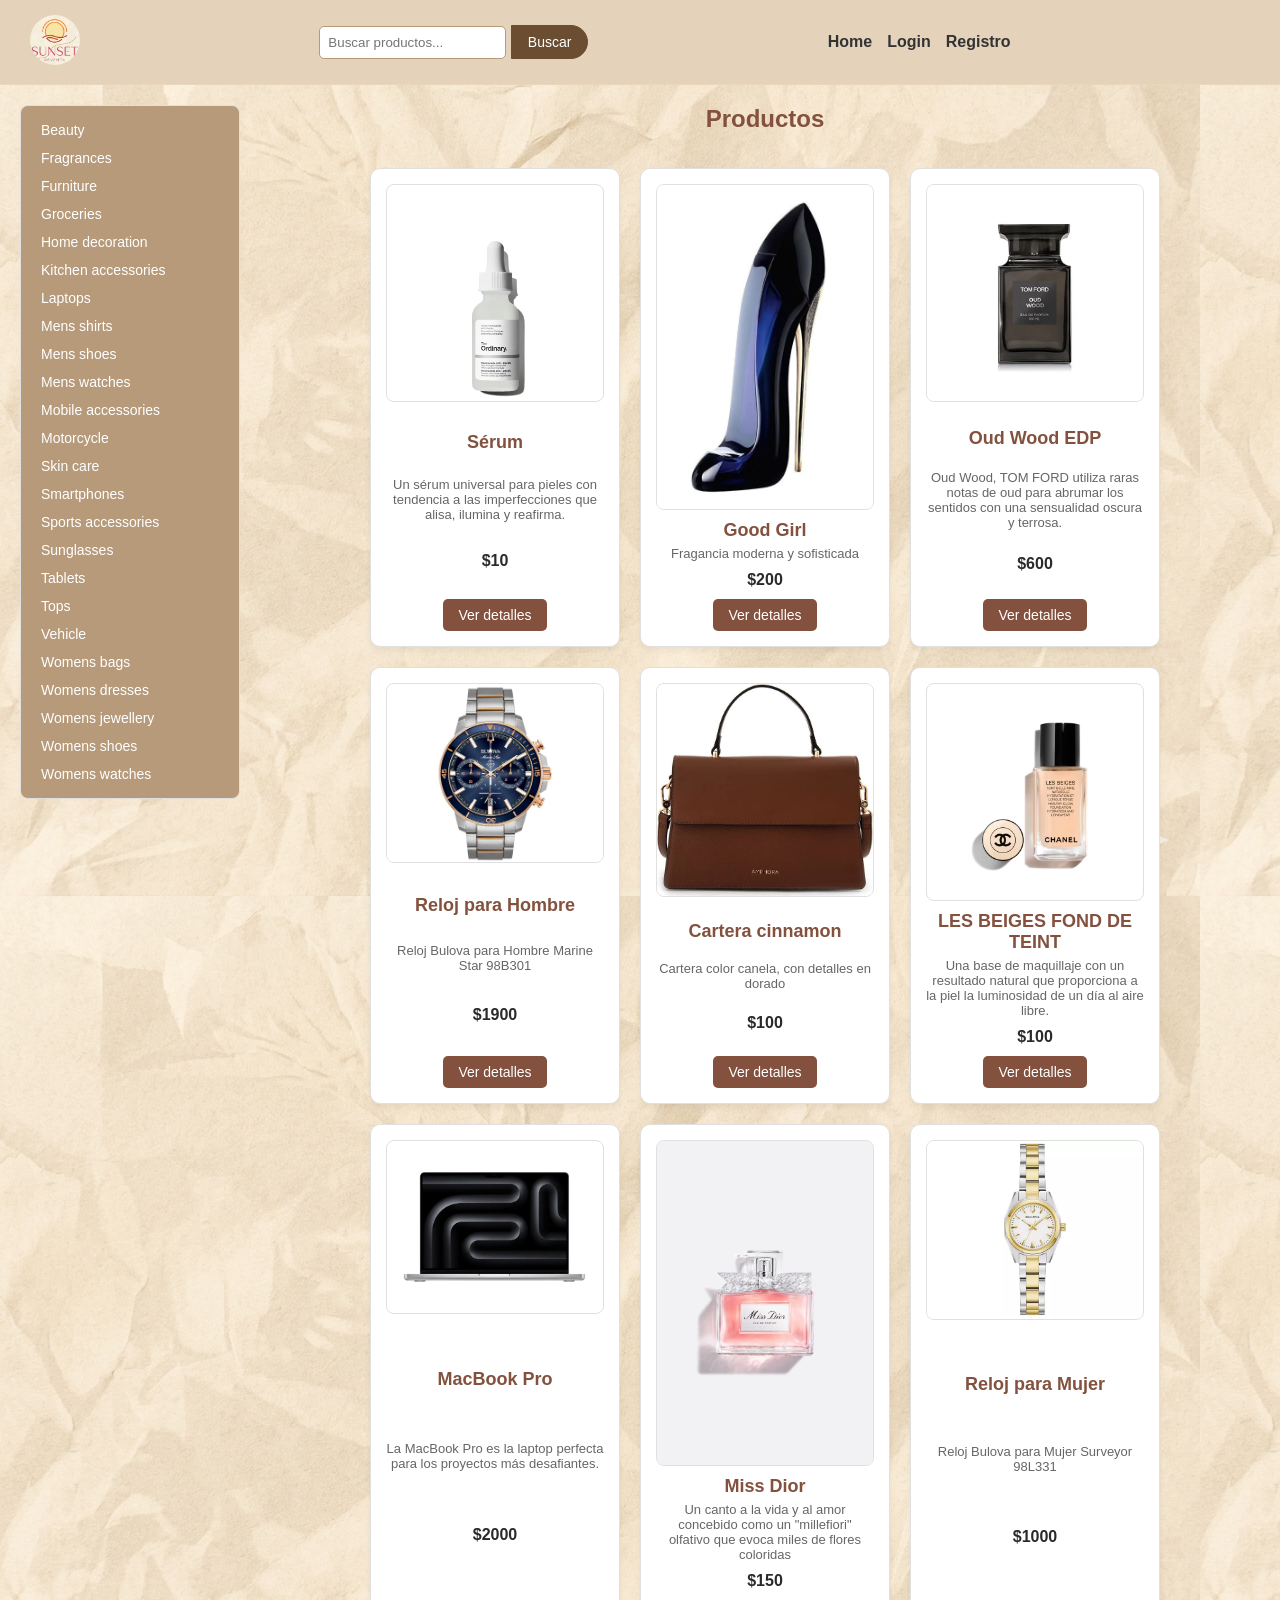
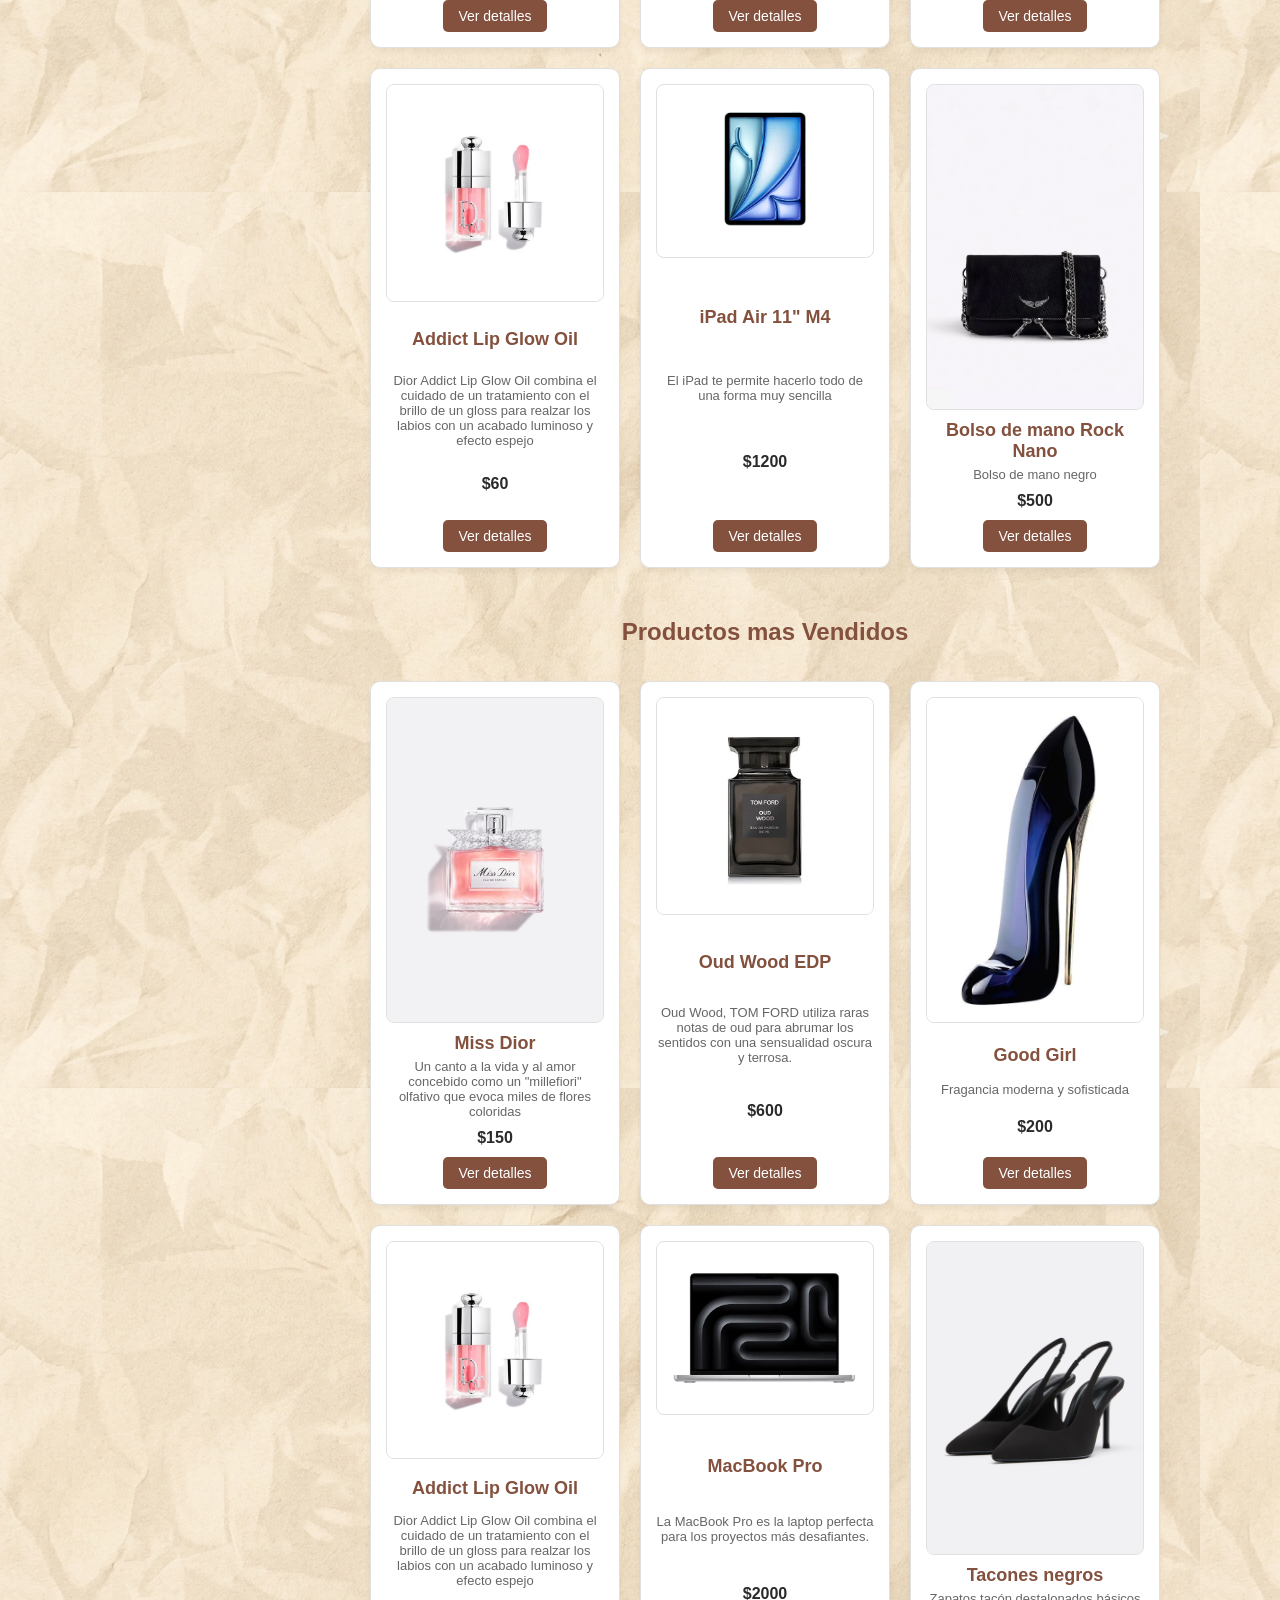
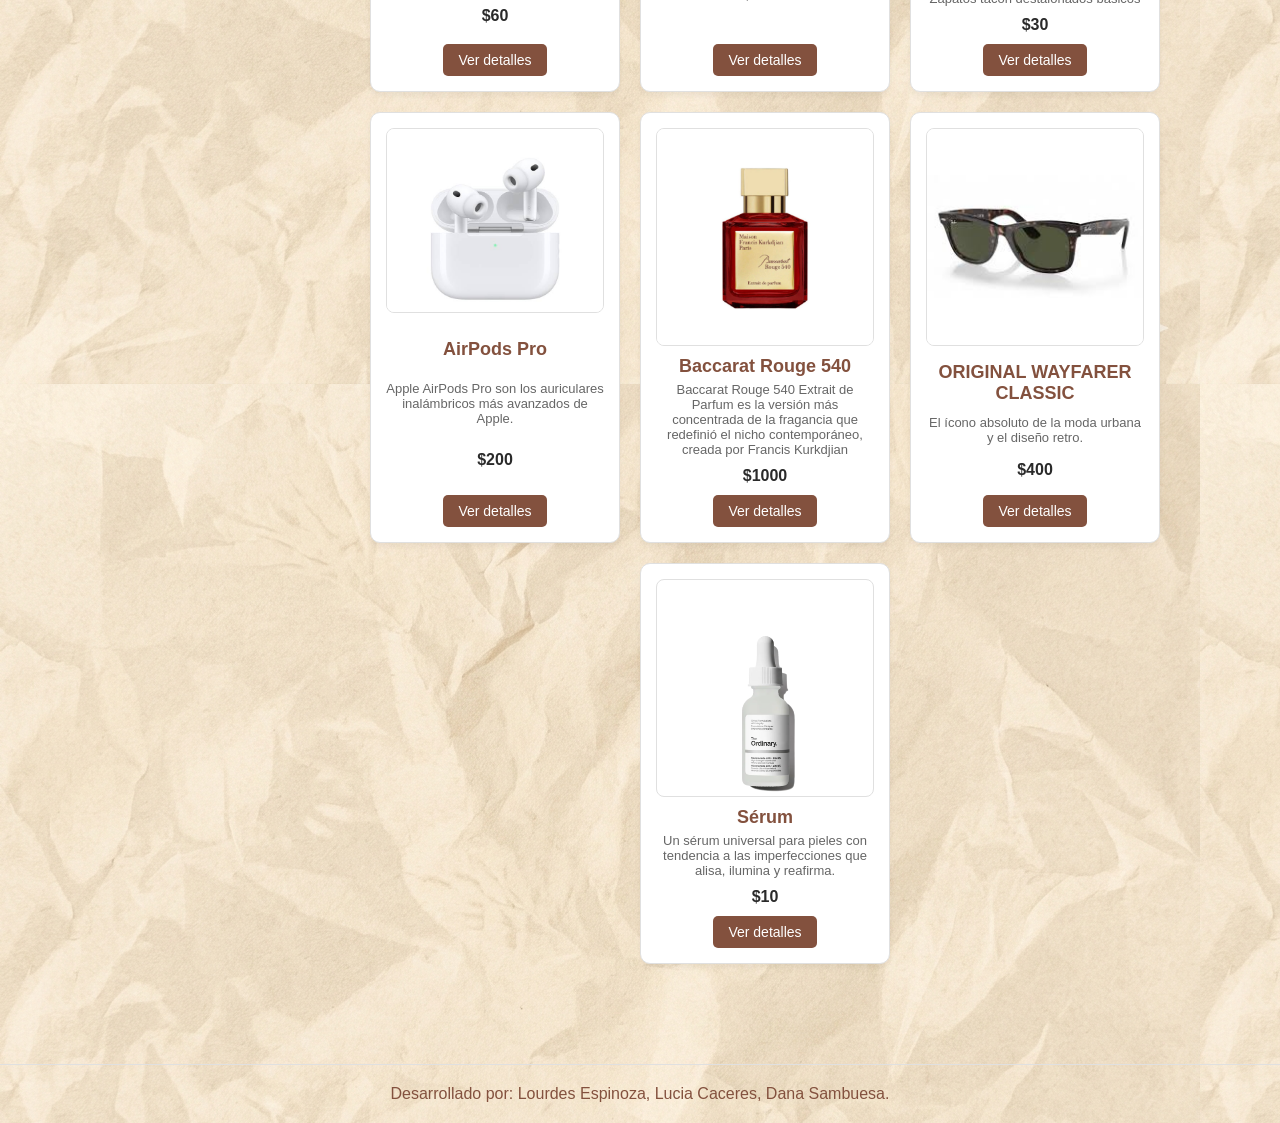
==== index.html @ aae1ac00 "vinculacion de saludo.js con los html y fetch para cambio de titulos en categorias" ====
<!DOCTYPE html>
<html lang="es">
<head>
  <meta charset="UTF-8">
  <meta name="viewport" content="width=device-width, initial-scale=1.0">
  <title>Catálogo de Productos</title>
  <link rel="stylesheet" href="./css/style.css">
</head>
<body>
  
  <header class="header-principal">
    <a href="./index.html"><img src="./img/Gemini_Generated_Image_3ru7yn3ru7yn3ru7.png" alt="Logo de la tienda"></a>
<form action="./search-results.html" method="GET">
<input type="text" name="busqueda" class="input-buscar" placeholder="Buscar productos...">
<button type="submit">Buscar</button>
</form>
    <div>
        <ul>
        <li><a href="./index.html">Home</a></li>
        <li class="menu-login"><a href="./login.html">Login</a></li>
        <li class="menu-registro"><a href="./register.html">Registro</a></li>
      </ul>
    </div>
    <p class="saludo"></p>
    <button type="button" class="cerrar-sesión">Cerrar sesión</button>

  </header>

  <div class="div-principal">
   
    <aside class="menu-categorias">
      <nav>
      <ul>
        <li><a href="./category.html">Beauty</a></li>
        <li><a href="./category.html">Fragrances</a></li>
        <li><a href="./category.html">Furniture</a></li>
        <li><a href="./category.html">Groceries</a></li>
        <li><a href="./category.html">Home decoration</a></li>
        <li><a href="./category.html">Kitchen accessories</a></li>
        <li><a href="./category.html">Laptops</a></li>
        <li><a href="./category.html">Mens shirts</a></li>
        <li><a href="./category.html">Mens shoes</a></li>
        <li><a href="./category.html">Mens watches</a></li>
        <li><a href="./category.html">Mobile accessories</a></li>
        <li><a href="./category.html">Motorcycle</a></li>
        <li><a href="./category.html">Skin care</a></li>
        <li><a href="./category.html">Smartphones</a></li>
        <li><a href="./category.html">Sports accessories</a></li>
        <li><a href="./category.html">Sunglasses</a></li>
        <li><a href="./category.html">Tablets</a></li>
        <li><a href="./category.html">Tops</a></li>
        <li><a href="./category.html">Vehicle</a></li>
        <li><a href="./category.html">Womens bags</a></li>
        <li><a href="./category.html">Womens dresses</a></li>
        <li><a href="./category.html">Womens jewellery</a></li>
        <li><a href="./category.html">Womens shoes</a></li>
        <li><a href="./category.html">Womens watches</a></li>
      </ul>
      </nav>
    </aside>

    <main class="contenido-principal">
     <section class="secction-productos">
      <h2>Productos</h2>

      <div class="Grilla-productos">

      <article class="Card-productos">
        <img src="img/sérum.webp" alt="serum">
        <h3>Sérum</h3>
        <p class="Descripcion">Un sérum universal para pieles con tendencia a las imperfecciones que alisa, ilumina y reafirma. </p>
        <p class="Precio">$10</p>
        <a href="./product.html" class="detalles">Ver detalles</a>
      </article>

      <article class="Card-productos">
        <img src="img/good girl CH.webp" alt="carolina H">
        <h3>Good Girl</h3>
        <p class="Descripcion">Fragancia moderna y sofisticada</p>
        <p class="Precio">$200</p>
        <a href="./product.html" class="detalles">Ver detalles</a>
      </article>

      <article class="Card-productos">
        <img src="./img/tom ford.webp" alt="tom ford">
        <h3>Oud Wood EDP</h3>
        <p class="Descripcion">Oud Wood, TOM FORD utiliza raras notas de oud para abrumar los sentidos con una sensualidad oscura y terrosa.</p>
        <p class="Precio">$600</p>
        <a href="./product.html" class="detalles">Ver detalles</a>
      </article>

      <article class="Card-productos">
        <img src="./img/reloj hombre.webp" alt="reloj">
        <h3>Reloj para Hombre </h3>
        <p class="Descripcion">Reloj Bulova para Hombre Marine Star 98B301</p>
        <p class="Precio">$1900</p>
        <a href="./product.html" class="detalles">Ver detalles</a>
      </article>

      <article class="Card-productos">
        <img src="./img/Cartera.webp" alt="cartera">
        <h3>Cartera cinnamon</h3>
        <p class="Descripcion">Cartera color canela, con detalles en dorado</p>
        <p class="Precio">$100</p>
        <a href="./product.html" class="detalles">Ver detalles</a>
      </article>

      <article class="Card-productos">
        <img src="./img/base chanel.avif" alt="base">
        <h3>LES BEIGES FOND DE TEINT</h3>
        <p class="Descripcion">Una base de maquillaje con un resultado natural que proporciona a la piel la luminosidad de un día al aire libre.</p>
        <p class="Precio">$100</p>
        <a href="./product.html" class="detalles">Ver detalles</a>
      </article>

      <article class="Card-productos">
        <img src="./img/mac.webp" alt="computadora">
        <h3>MacBook Pro </h3>
        <p class="Descripcion">La MacBook Pro es la laptop perfecta para los proyectos más desafiantes.</p>
        <p class="Precio">$2000</p>
        <a href="./product.html" class="detalles">Ver detalles</a>
      </article>

      <article class="Card-productos">
        <img src="./img/miss dior.webp" alt="dior">
        <h3>Miss Dior</h3>
        <p class="Descripcion">Un canto a la vida y al amor concebido como un "millefiori" olfativo que evoca miles de flores coloridas </p>
        <p class="Precio">$150</p>
        <a href="./product.html" class="detalles">Ver detalles</a>
      </article>

      <article class="Card-productos">
        <img src="./img/reloj mujer.webp" alt="reloj m">
        <h3>Reloj para Mujer</h3>
        <p class="Descripcion">Reloj Bulova para Mujer Surveyor 98L331</p>
        <p class="Precio">$1000</p>
        <a href="./product.html" class="detalles">Ver detalles</a>
      </article>

      <article class="Card-productos">
        <img src="./img/oli dior.webp" alt="lip dior">
        <h3>Addict Lip Glow Oil</h3>
        <p class="Descripcion">Dior Addict Lip Glow Oil combina el cuidado de un tratamiento con el brillo de un gloss para realzar los labios con un acabado luminoso y efecto espejo</p>
        <p class="Precio">$60</p>
        <a href="./product.html" class="detalles">Ver detalles</a>
      </article>

      <article class="Card-productos">
        <img src="./img/ipad.webp" alt="ipad">
        <h3>iPad Air 11" M4</h3>
        <p class="Descripcion">El iPad te permite hacerlo todo de una forma muy sencilla</p>
        <p class="Precio">$1200</p>
        <a href="./product.html" class="detalles">Ver detalles</a>
      </article>

      <article class="Card-productos">
        <img src="./img/cartera zadig.webp" alt="zadig">
        <h3>Bolso de mano Rock Nano </h3>
        <p class="Descripcion">Bolso de mano negro</p>
        <p class="Precio">$500</p>
        <a href="./product.html" class="detalles">Ver detalles</a>
      </article>
      </div>
     </section>

     <section class="secction-productos">
      <h2>Productos mas Vendidos</h2>
      <div class="Grilla-productos">

         <article class="Card-productos">
        <img src="./img/miss dior.webp" alt="mis dior ">
        <h3>Miss Dior</h3>
        <p class="Descripcion">Un canto a la vida y al amor concebido como un "millefiori" olfativo que evoca miles de flores coloridas </p>
        <p class="Precio">$150</p>
        <a href="./product.html" class="detalles">Ver detalles</a>
        </article>

        <article class="Card-productos">
        <img src="./img/tom ford.webp" alt="T F">
        <h3>Oud Wood EDP</h3>
        <p class="Descripcion">Oud Wood, TOM FORD utiliza raras notas de oud para abrumar los sentidos con una sensualidad oscura y terrosa.</p>
        <p class="Precio">$600</p>
        <a href="./product.html" class="detalles">Ver detalles</a>
      </article>

      <article class="Card-productos">
        <img src="./img/good girl CH.webp" alt="CH">
        <h3>Good Girl</h3>
        <p class="Descripcion">Fragancia moderna y sofisticada</p>
        <p class="Precio">$200</p>
        <a href="./product.html" class="detalles">Ver detalles</a>
      </article>

       <article class="Card-productos">
        <img src="./img/oli dior.webp" alt="l dior">
        <h3>Addict Lip Glow Oil</h3>
        <p class="Descripcion">Dior Addict Lip Glow Oil combina el cuidado de un tratamiento con el brillo de un gloss para realzar los labios con un acabado luminoso y efecto espejo</p>
        <p class="Precio">$60</p>
        <a href="./product.html" class="detalles">Ver detalles</a>
      </article>


      <article class="Card-productos">
        <img src="./img/mac.webp" alt="mac">
        <h3>MacBook Pro </h3>
        <p class="Descripcion">La MacBook Pro es la laptop perfecta para los proyectos más desafiantes.</p>
        <p class="Precio">$2000</p>
        <a href="./product.html" class="detalles">Ver detalles</a>
      </article>

     

      
      <article class="Card-productos">
        <img src="./img/tacones.jpg" alt="tacones">
        <h3> Tacones negros</h3>
        <p class="Descripcion">Zapatos tacón destalonados básicos</p>
        <p class="Precio">$30</p>
        <a href="./product.html" class="detalles">Ver detalles</a>
      </article>

      
      <article class="Card-productos">
        <img src="./img/air pods.jpg" alt="airpods">
        <h3> AirPods Pro</h3>
        <p class="Descripcion">Apple AirPods Pro son los auriculares inalámbricos más avanzados de Apple.</p>
        <p class="Precio">$200</p>
        <a href="./product.html" class="detalles">Ver detalles</a>
      </article>

      
      <article class="Card-productos">
        <img src="./img/perfume tini.webp" alt="baccarat">
        <h3>Baccarat Rouge 540</h3>
        <p class="Descripcion">Baccarat Rouge 540 Extrait de Parfum es la versión más concentrada de la fragancia que redefinió el nicho contemporáneo, creada por Francis Kurkdjian </p>
        <p class="Precio">$1000</p>
        <a href="./product.html" class="detalles">Ver detalles</a>
      </article>

      
      <article class="Card-productos">
        <img src="./img/lentes.jpg" alt="lentes">
        <h3> ORIGINAL WAYFARER CLASSIC</h3>
        <p class="Descripcion">El ícono absoluto de la moda urbana y el diseño retro.</p>
        <p class="Precio">$400</p>
        <a href="./product.html" class="detalles">Ver detalles</a>
      </article>

      
      <article class="Card-productos">
        <img src="./img/sérum.webp" alt="skincare">
        <h3>Sérum</h3>
        <p class="Descripcion">Un sérum universal para pieles con tendencia a las imperfecciones que alisa, ilumina y reafirma. </p>
        <p class="Precio">$10</p>
        <a href="./product.html" class="detalles">Ver detalles</a>
      </article>

      </article>
      </div>
     </section>
    </main>
  </div>

  <footer>
    <p>Desarrollado por: Lourdes Espinoza, Lucia Caceres, Dana Sambuesa.</p>
  </footer>
  <script src="./JS/saludo.js"></script>
</body>
</html>
---- css/style.css ----
* {
    box-sizing: border-box;
    margin: 0;
    padding: 0;
}

body {
    background-color: #FAF6F0;
    color: #83513E;
    font-family: 'Segoe UI', Tahoma, Geneva, Verdana, sans-serif;
    background-image: url(../img/image_ed41814e.jpg);
}

.header-principal {
    display: flex;
    justify-content: space-between;
    align-items: center;
    padding: 15px 30px;
    background-color: #e4d2bb;
    border-bottom: 1px solid #e9d6bb;
}

.header-principal img {
    height: 50px;
    width: 50px;
    border-radius: 50%;
    object-fit: cover;
}

.header-principal ul {
    display: flex;
    list-style: none;
    margin: 0;
    padding: 0;
}

.header-principal li {
    margin-right: 15px;
}

.header-principal li:last-child {
    margin-right: 0;
}

.header-principal a {
    text-decoration: none;
    color: #333333;
    font-weight: 600;
}

.input-buscar {
    padding: 8px;
    border: 1px solid #b69a7a;
    border-radius: 5px;
    background-color: #ffffff;
}

header button {
    padding: 8px 16px;
    background-color: #6b4d32;
    color: white;
    border: 1px solid #6b4d32;
    border-radius: 0 20px 20px 0;
}

h1 {
    font-size: 24px;
    text-align: center;
    margin: 20px 0;
}

.div-principal, .contenedor-principal {
    display: flex;
    max-width: 1400px;
    margin: 0 auto;
    padding: 20px;
    align-items: flex-start;
}

.menu-categorias {
    width: 220px;
    min-width: 220px;
    margin-right: 30px;
    height: fit-content;
    box-sizing: border-box;
    background-color: #b69a7a;
    padding: 10px;
    border-radius: 8px;
    border: 1px solid #e0e0e0;
}

.menu-categorias ul {
    list-style: none;
    padding: 0;
    margin: 0;
}

.menu-categorias a {
    text-decoration: none;
    color: #ffffff;
    font-size: 14px;
    display: block;
    padding: 6px 10px;
    border-radius: 4px;
}

.secction-productos, .seccion-productos {
    margin-bottom: 40px;
    width: 100%;
}

.secction-productos h2, .seccion-productos h1 {
    font-size: 24px;
    font-weight: 700;
    text-align: center;
    margin-bottom: 25px;
}

.Grilla-productos, .grilla-productos {
    display: flex;
    flex-direction: row;
    flex-wrap: wrap;
    justify-content: center;
    margin-bottom: 40px;
}

.Card-productos, .card-producto {
    background-color: #ffffff;
    border: 1px solid #e0e0e0;
    border-radius: 10px;
    padding: 15px;
    width: 250px;
    margin: 10px;
    box-shadow: 0 4px 6px rgba(0,0,0,0.05);
    display: flex;
    flex-direction: column;
    justify-content: space-between;
    align-items: center;
    box-sizing: border-box;
}

.Card-productos img, .card-producto img {
    max-width: 100%;
    width: 100%;
    height: auto;
    border-radius: 8px;
    border: 1px solid #e0e0e0;
}

.Card-productos h3, .card-producto h3 {
    font-size: 18px;
    font-weight: 600;
    text-align: center;
    margin: 10px 0 5px 0;
}

.Card-productos .Descripcion, .Card-productos .descripcion, .descripcion {
    font-size: 13px;
    font-weight: 400;
    text-align: center;
    color: #666666;
    margin-bottom: 10px;
}

.Card-productos .Precio {
    font-size: 16px;
    font-weight: 700;
    color: #2a2a2a;
    margin-bottom: 10px;
}

.Card-productos .detalles, .btn-detalle, .detalles, button, .btn-submit {
    text-decoration: none;
    background-color: #83513E;
    color: white;
    padding: 8px 15px;
    border-radius: 5px;
    font-size: 14px;
}

.detalle-producto {
    width: 80%;
}

.bloque-producto {
    display: flex;
    flex-wrap: wrap;
    margin-bottom: 40px;
}

.columna-imagen {
    width: 45%;
    margin-right: 5%;
}

.columna-imagen img {
    width: 100%;
    height: auto;
    border-radius: 8px;
}

.columna-info {
    width: 50%;
}

.columna-info h1 {
    font-size: 26px;
    text-align: left;
    margin-top: 0;
    margin-bottom: 15px;
    color: #222222;
}

.columna-info p {
    font-size: 14px;
    margin-bottom: 8px;
    color: #444444;
}

.precio-detalle {
    font-size: 18px;
    color: #2a2a2a;
    margin: 10px 0;
}

.caja-descripcion {
    margin-top: 20px;
}

.caja-descripcion h3 {
    text-align: left;
    font-size: 16px;
    margin-bottom: 8px;
    color: #333333;
}

.caja-descripcion p {
    font-size: 14px;
    line-height: 1.5;
    color: #555555;
}

.caja-etiquetas {
    margin-top: 20px;
}

.caja-etiquetas ul {
    list-style: none;
    padding: 0;
    margin-top: 8px;
}

.caja-etiquetas li {
    font-size: 14px;
    color: #444444;
    margin-bottom: 4px;
}

.seccion-opiniones {
    margin-top: 30px;
}

.seccion-opiniones h2 {
    text-align: left;
    font-size: 20px;
    margin-bottom: 20px;
    color: #222222;
}

.card-opinion {
    background-color: #f0ceb8;
    border: 1px solid #e0e0e0;
    border-radius: 8px;
    padding: 15px;
    margin-bottom: 15px;
}

.header-opinion {
    display: flex;
    justify-content: space-between;
    font-weight: bold;
    font-size: 14px;
    margin-bottom: 5px;
    color: #333333;
}

.raiting {
    color: #f39c12;
    font-size: 13px;
    margin-bottom: 8px;
}

.seccion-login, .seccion-registro {
    display: flex;
    flex-direction: column;
    align-self: center;
    background-color: #b69a7a;
    padding: 30px;
    border-radius: 8px;
    width: 480px;
    margin: 0 auto;
}

.seccion-login label, .seccion-registro label {
    margin-top: 12px;
    margin-bottom: 6px;
    display: block;
}

.seccion-login input, .seccion-registro input {
    margin-bottom: 10px;
    padding: 8px;
    border: 1px solid #ccc;
    border-radius: 4px;
}

.enlace-registro a {
    text-decoration: none;
    color: #83513E;
}

footer {
    width: 100%;
    text-align: center;
    padding: 20px 0;
    margin-top: 30px;
    border-top: 1px solid #e0e0e0;
}

@media (max-width: 500px) {
    .header-principal {
        flex-direction: column;
    }
    .menu-categorias {
        order: 2;
        width: 100%;
    }
    .div-principal, .contenedor-principal {
        flex-direction: column;
    }
    .seccion-registro, .seccion-login {
        width: 100%;
    }
}
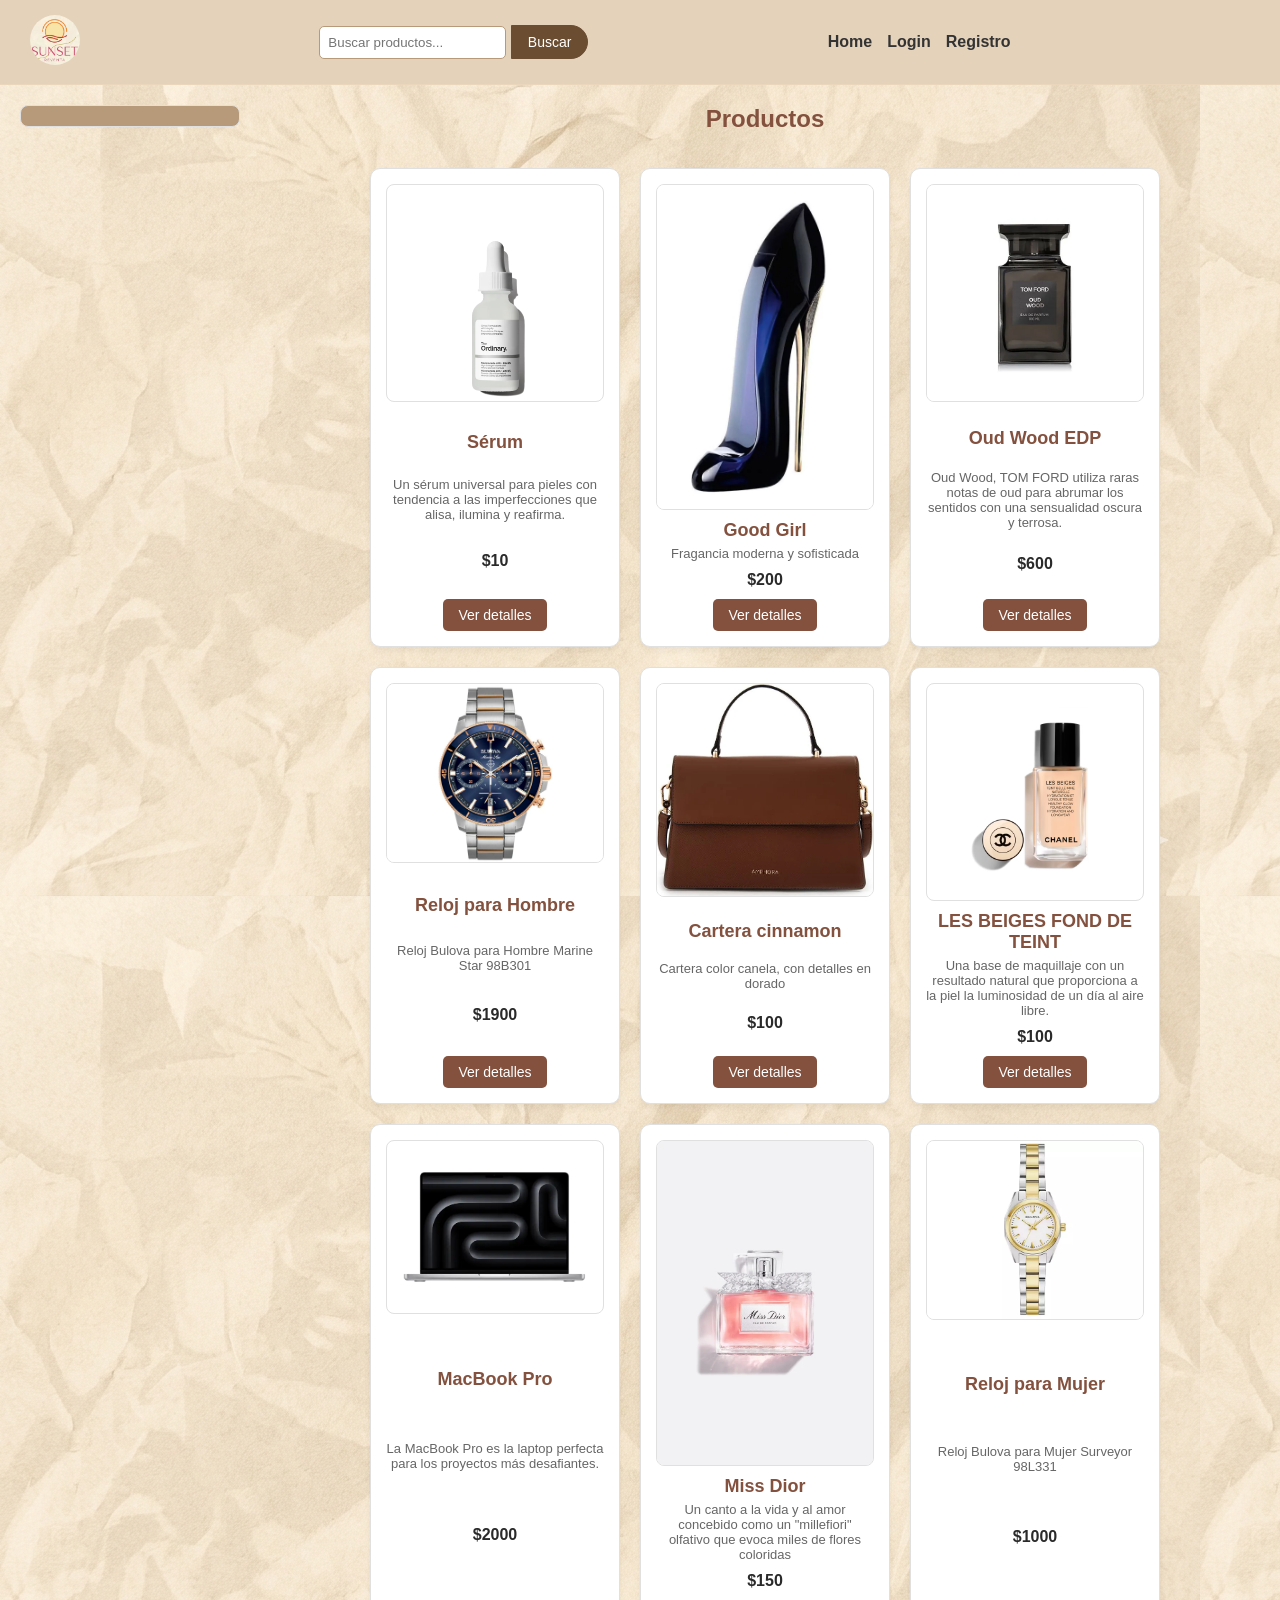
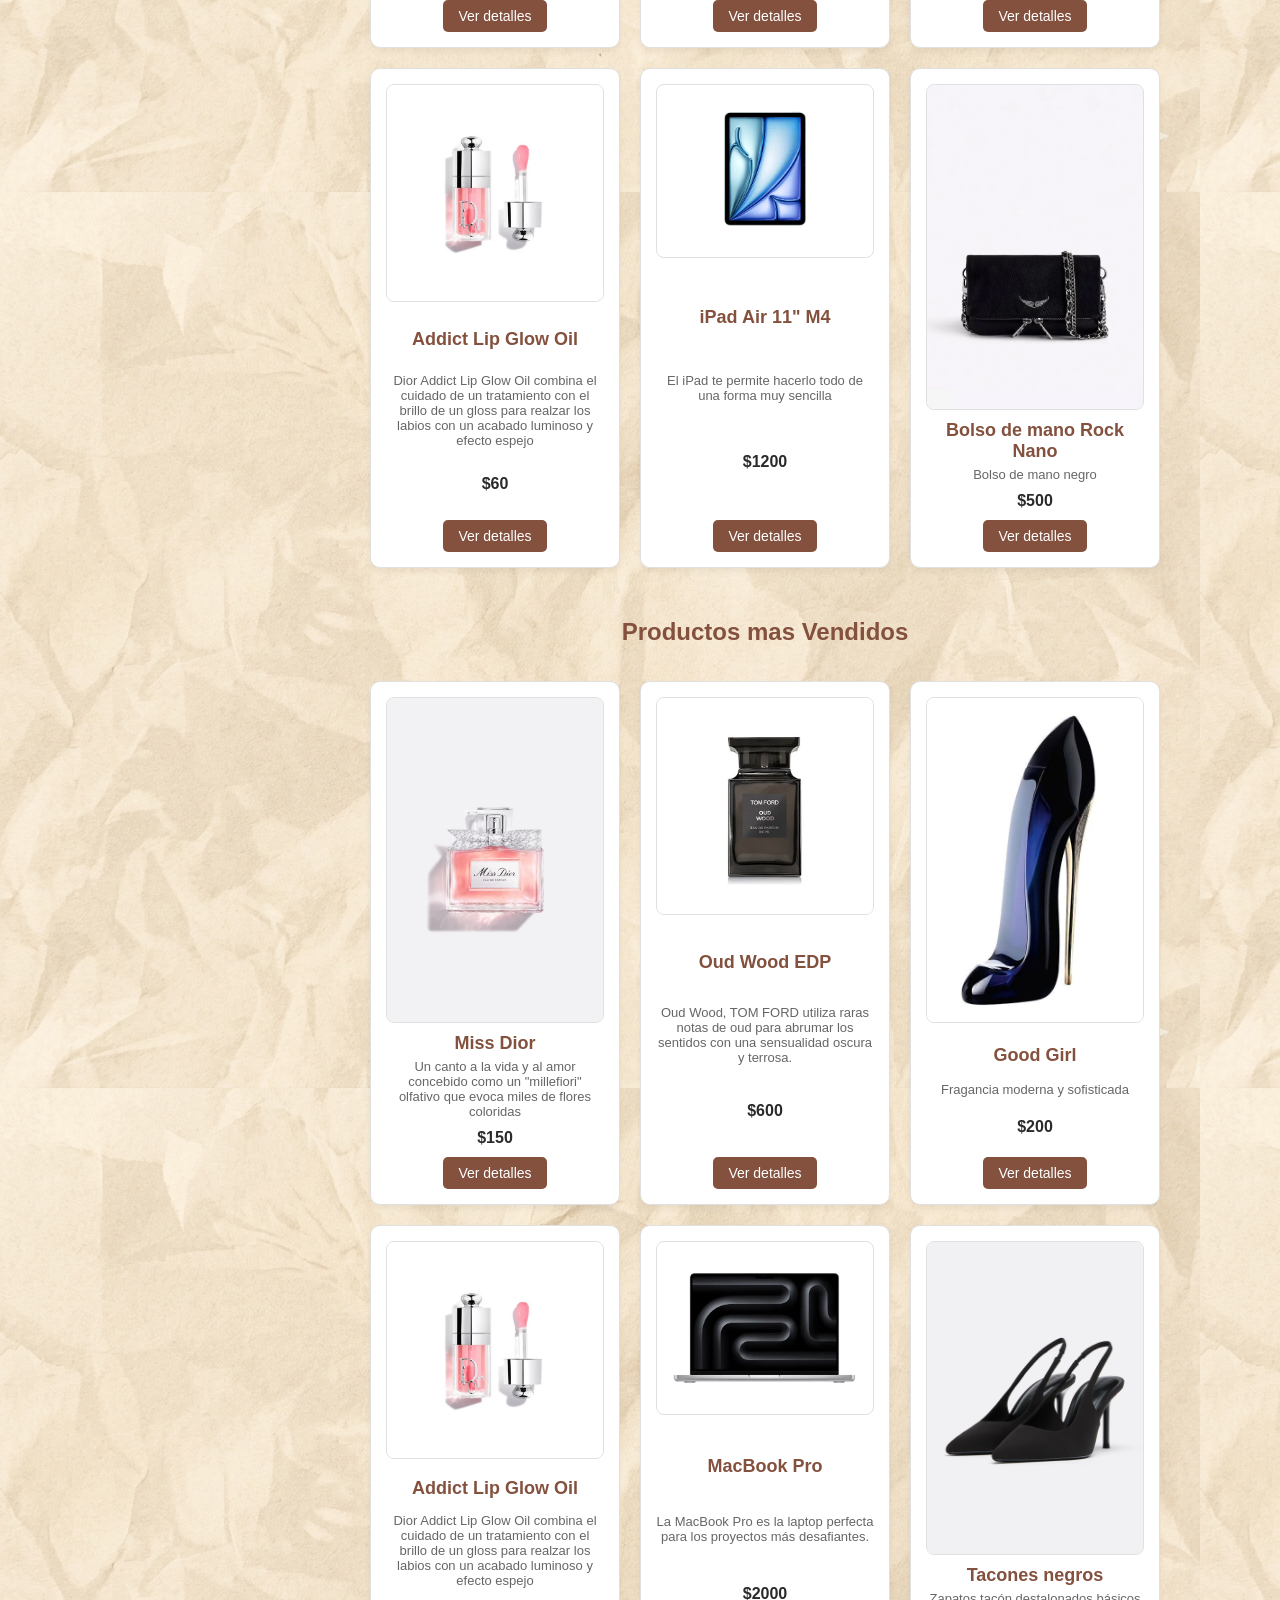
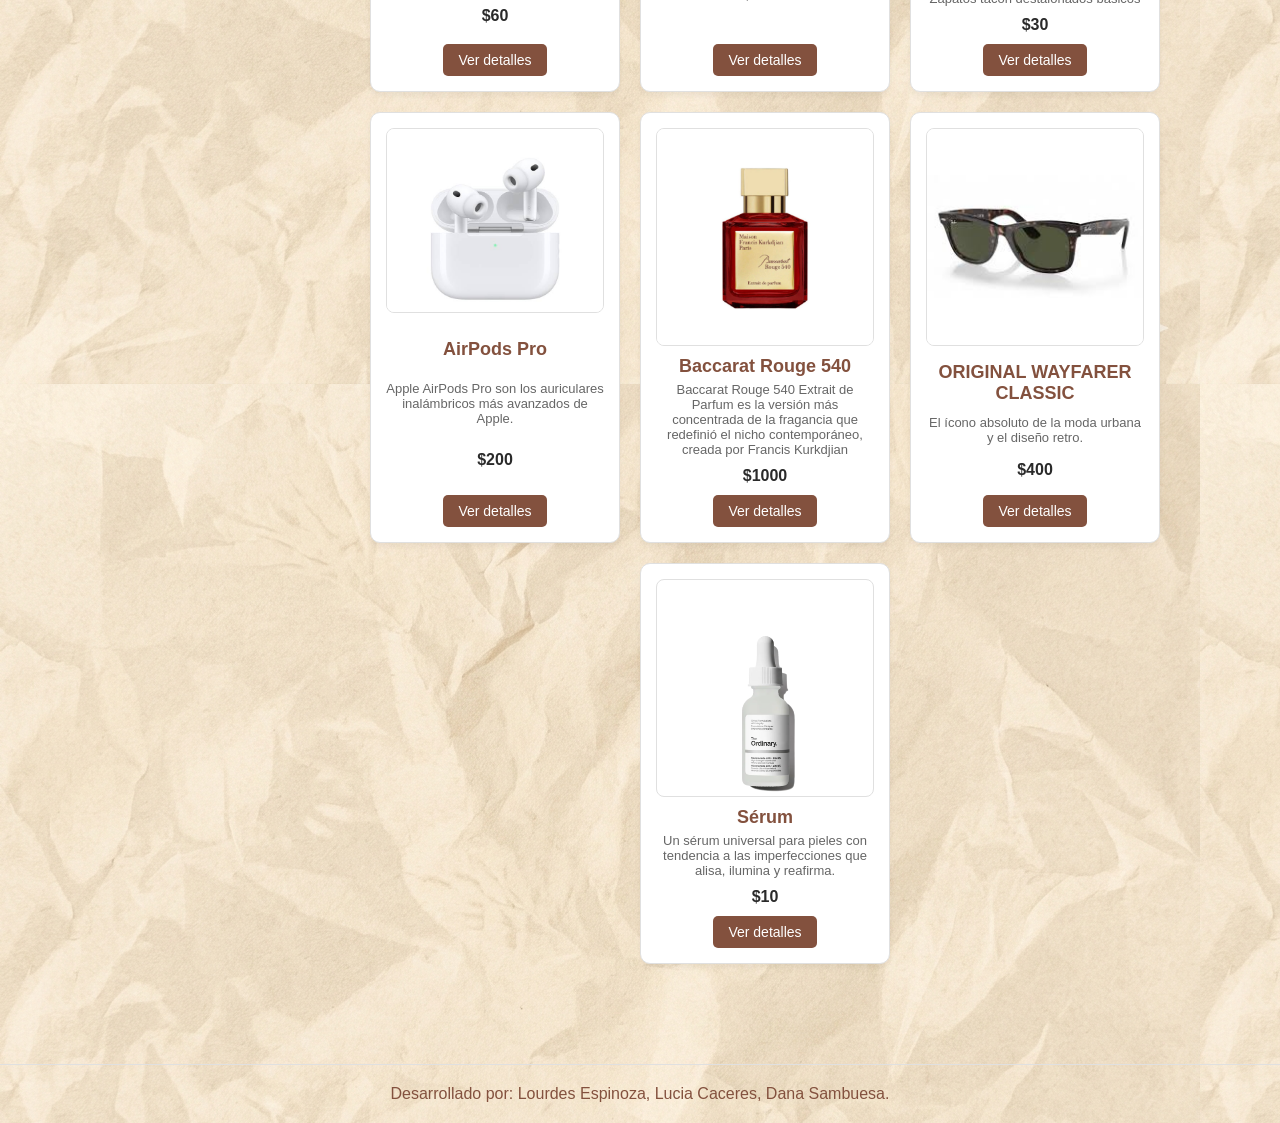
==== commit a6e81423: "Actualiza validacion del login e integra menude categorias" ====
--- a/index.html
+++ b/index.html
@@ -30,32 +30,7 @@
    
     <aside class="menu-categorias">
       <nav>
-      <ul>
-        <li><a href="./category.html">Beauty</a></li>
-        <li><a href="./category.html">Fragrances</a></li>
-        <li><a href="./category.html">Furniture</a></li>
-        <li><a href="./category.html">Groceries</a></li>
-        <li><a href="./category.html">Home decoration</a></li>
-        <li><a href="./category.html">Kitchen accessories</a></li>
-        <li><a href="./category.html">Laptops</a></li>
-        <li><a href="./category.html">Mens shirts</a></li>
-        <li><a href="./category.html">Mens shoes</a></li>
-        <li><a href="./category.html">Mens watches</a></li>
-        <li><a href="./category.html">Mobile accessories</a></li>
-        <li><a href="./category.html">Motorcycle</a></li>
-        <li><a href="./category.html">Skin care</a></li>
-        <li><a href="./category.html">Smartphones</a></li>
-        <li><a href="./category.html">Sports accessories</a></li>
-        <li><a href="./category.html">Sunglasses</a></li>
-        <li><a href="./category.html">Tablets</a></li>
-        <li><a href="./category.html">Tops</a></li>
-        <li><a href="./category.html">Vehicle</a></li>
-        <li><a href="./category.html">Womens bags</a></li>
-        <li><a href="./category.html">Womens dresses</a></li>
-        <li><a href="./category.html">Womens jewellery</a></li>
-        <li><a href="./category.html">Womens shoes</a></li>
-        <li><a href="./category.html">Womens watches</a></li>
-      </ul>
+      <ul></ul>
       </nav>
     </aside>
 
@@ -265,5 +240,6 @@
     <p>Desarrollado por: Lourdes Espinoza, Lucia Caceres, Dana Sambuesa.</p>
   </footer>
   <script src="./JS/saludo.js"></script>
+  <script src="./JS/categorias.js"></script>
 </body>
 </html>
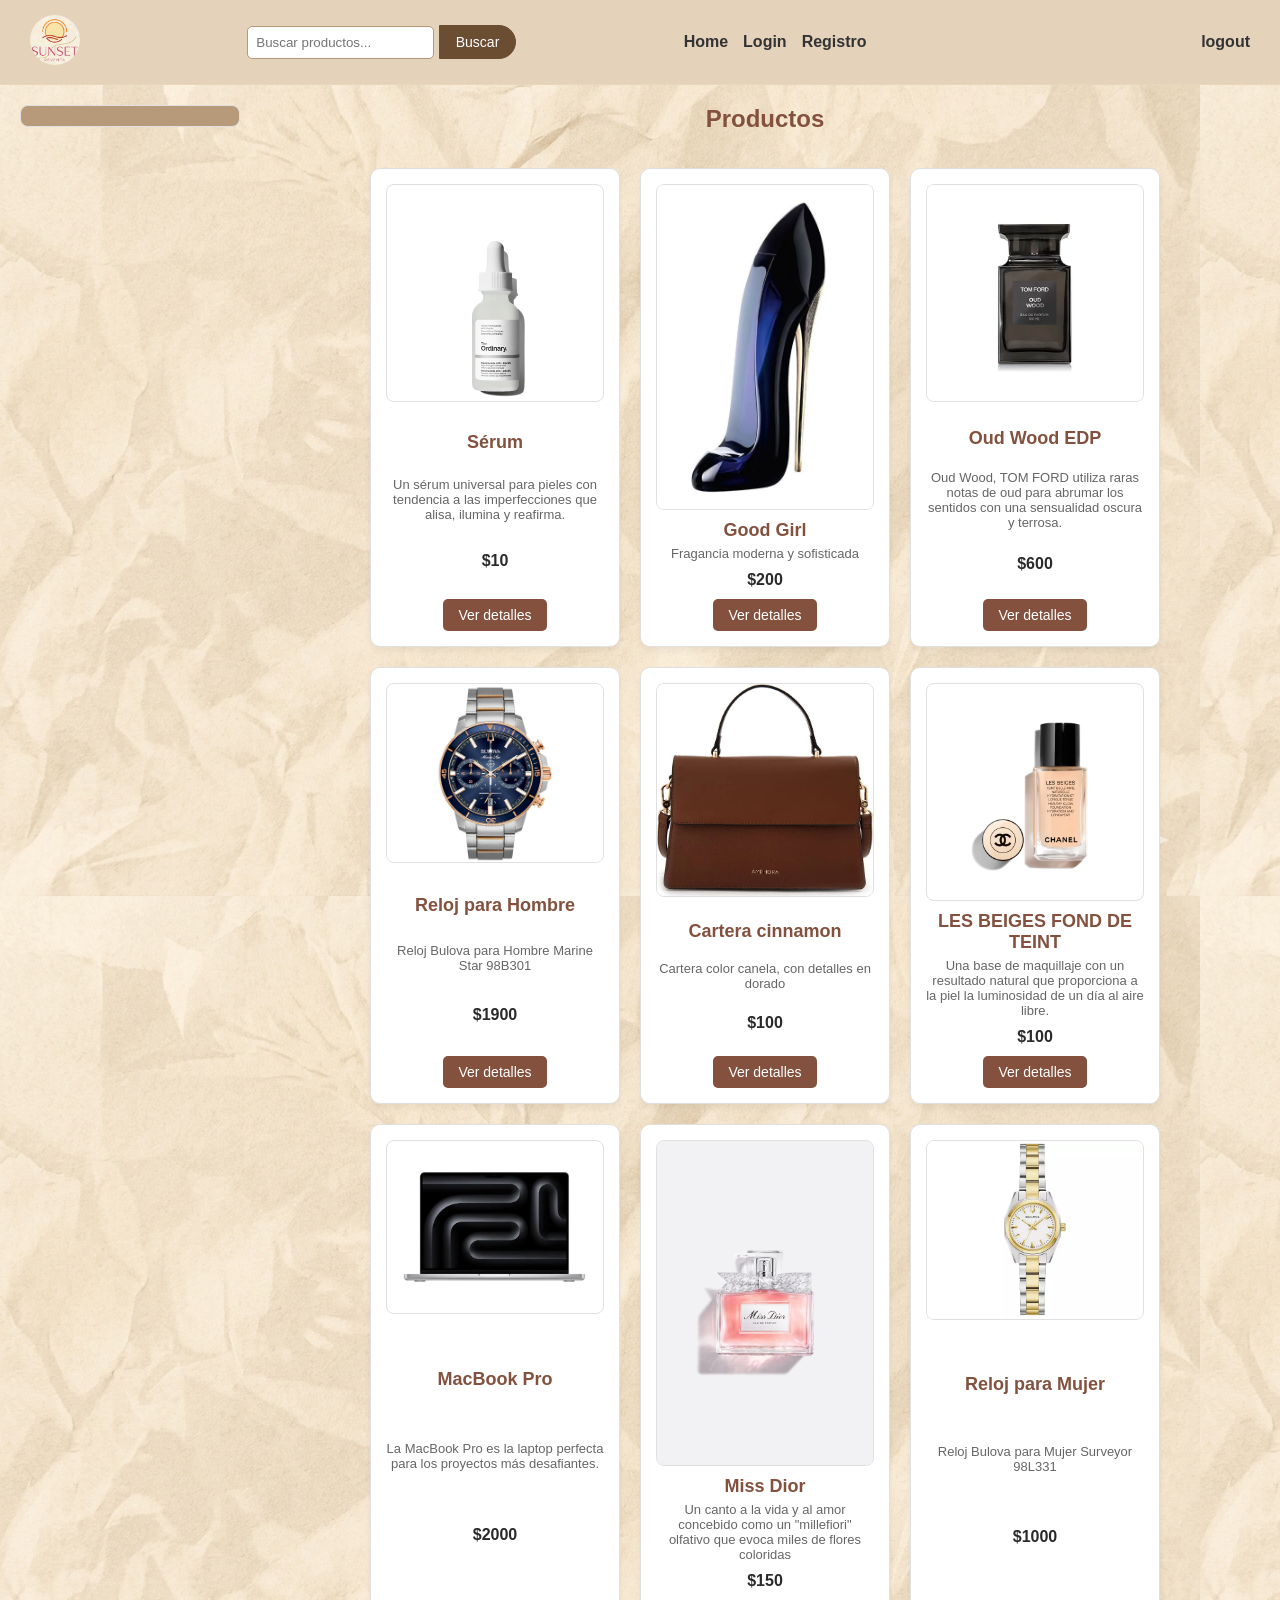
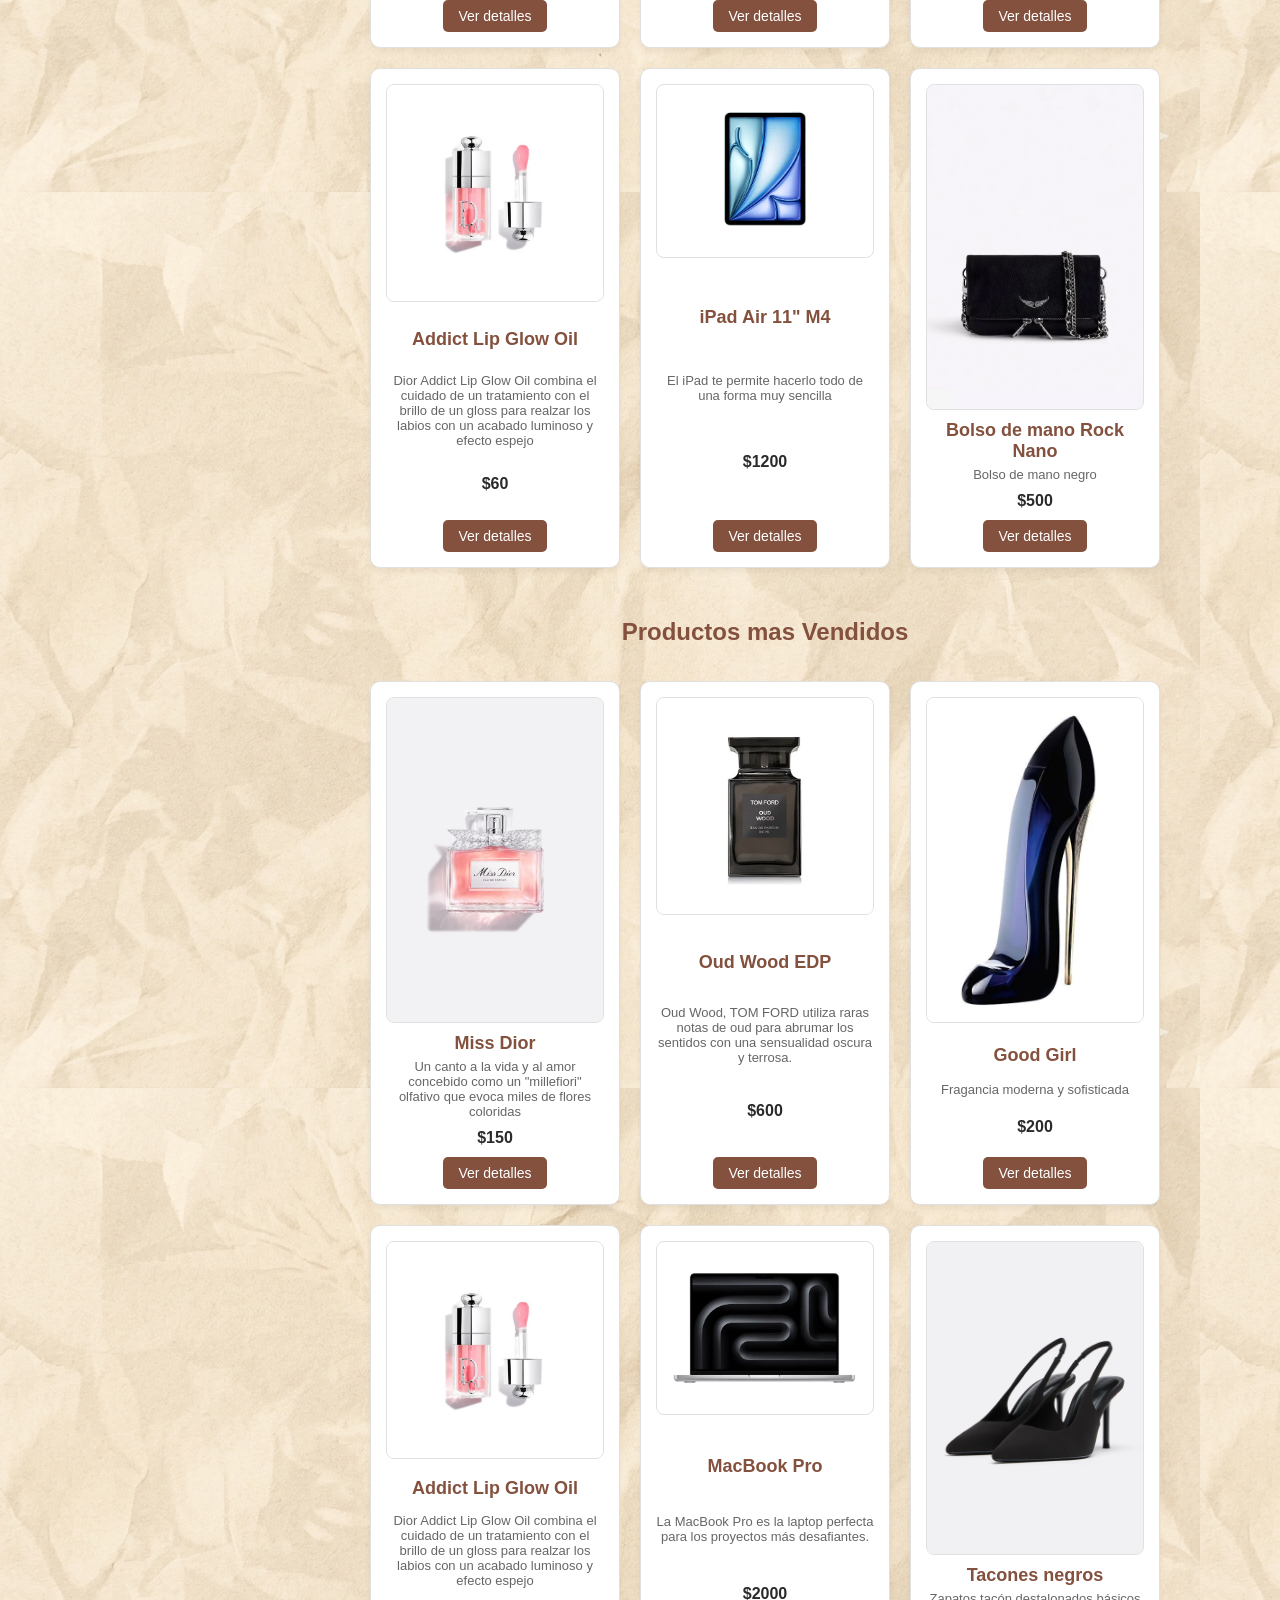
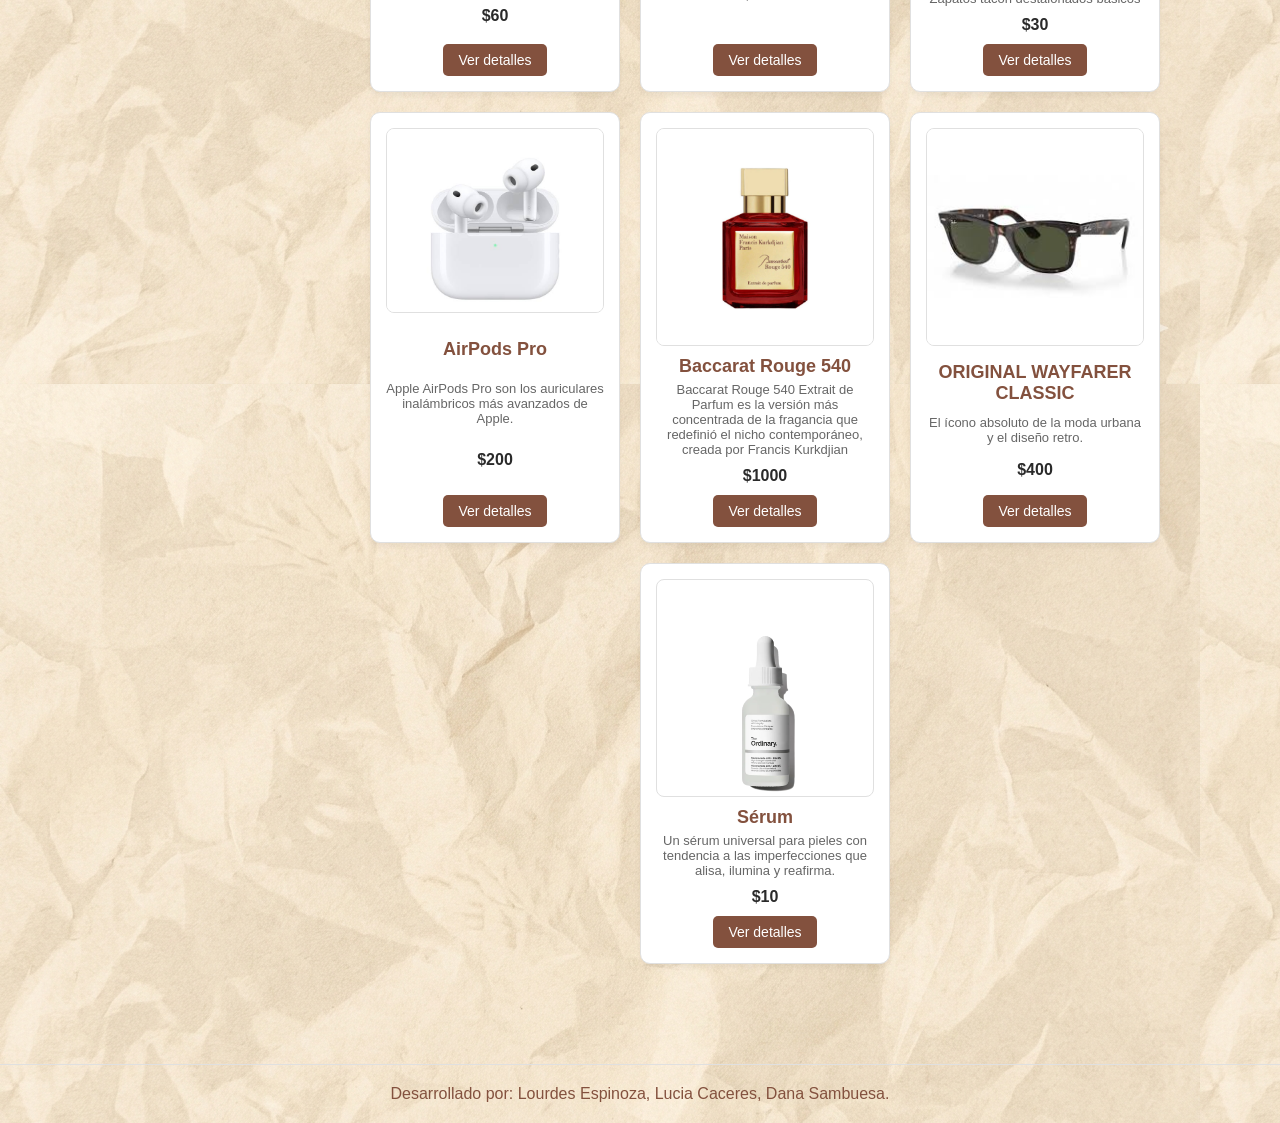
==== commit 57e3748c: "Separar logout y correccion en login y saludo" ====
--- a/index.html
+++ b/index.html
@@ -10,9 +10,10 @@
   
   <header class="header-principal">
     <a href="./index.html"><img src="./img/Gemini_Generated_Image_3ru7yn3ru7yn3ru7.png" alt="Logo de la tienda"></a>
-<form action="./search-results.html" method="GET">
+<form action="./search-results.html" method="GET" class="form-buscador">
 <input type="text" name="busqueda" class="input-buscar" placeholder="Buscar productos...">
 <button type="submit">Buscar</button>
+<p class="mensaje-error"></p>
 </form>
     <div>
         <ul>
@@ -22,8 +23,7 @@
       </ul>
     </div>
     <p class="saludo"></p>
-    <button type="button" class="cerrar-sesión">Cerrar sesión</button>
-
+    <a href="#" class="cerrar-sesión">logout</a>
   </header>
 
   <div class="div-principal">
@@ -239,7 +239,12 @@
   <footer>
     <p>Desarrollado por: Lourdes Espinoza, Lucia Caceres, Dana Sambuesa.</p>
   </footer>
-  <script src="./JS/saludo.js"></script>
-  <script src="./JS/categorias.js"></script>
+  <script src="./js/saludo.js"></script>
+  <script src="./js/category.js"></script>
+  <script src="./js/categorias.js"></script>
+  <script src="./js/register.js"></script> 
+  <script src="./js/validacion-buscador.js"></script>
+  <script src="./js/search-results.js"></script>
+  <script src="./js/logout.js"></script>
 </body>
 </html>
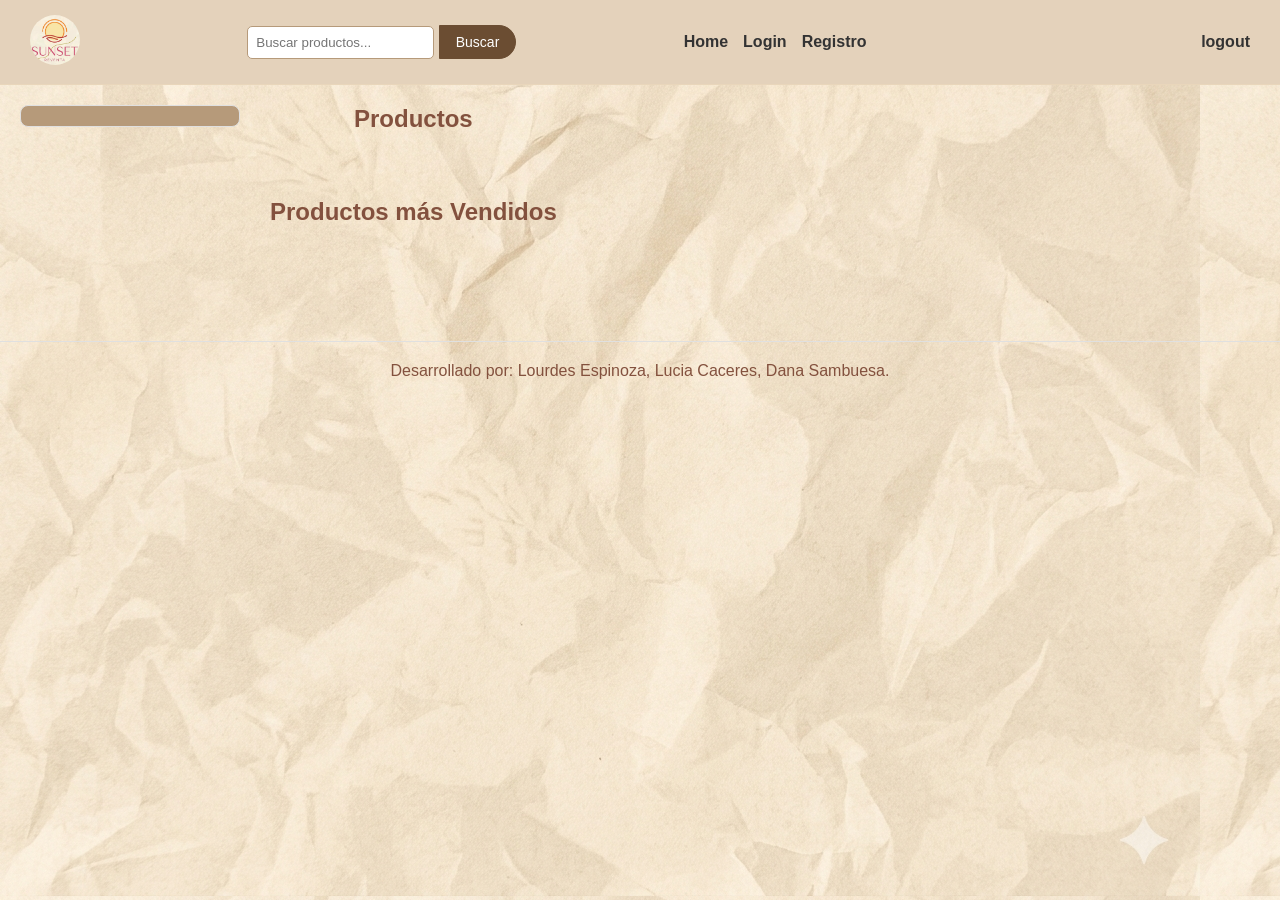
==== commit d5128196: "index.html  modificado" ====
--- a/index.html
+++ b/index.html
@@ -10,13 +10,13 @@
   
   <header class="header-principal">
     <a href="./index.html"><img src="./img/Gemini_Generated_Image_3ru7yn3ru7yn3ru7.png" alt="Logo de la tienda"></a>
-<form action="./search-results.html" method="GET" class="form-buscador">
-<input type="text" name="busqueda" class="input-buscar" placeholder="Buscar productos...">
-<button type="submit">Buscar</button>
-<p class="mensaje-error"></p>
-</form>
+    <form action="./search-results.html" method="GET" class="form-buscador">
+      <input type="text" name="busqueda" class="input-buscar" placeholder="Buscar productos...">
+      <button type="submit">Buscar</button>
+      <p class="mensaje-error"></p>
+    </form>
     <div>
-        <ul>
+      <ul>
         <li><a href="./index.html">Home</a></li>
         <li class="menu-login"><a href="./login.html">Login</a></li>
         <li class="menu-registro"><a href="./register.html">Registro</a></li>
@@ -27,212 +27,22 @@
   </header>
 
   <div class="div-principal">
-   
     <aside class="menu-categorias">
       <nav>
-      <ul></ul>
+        <ul></ul>
       </nav>
     </aside>
 
     <main class="contenido-principal">
-     <section class="secction-productos">
-      <h2>Productos</h2>
+      <section class="secction-productos">
+        <h2>Productos</h2>
+        <div class="Grilla-productos grilla-destacados"></div>
+      </section>
 
-      <div class="Grilla-productos">
-
-      <article class="Card-productos">
-        <img src="img/sérum.webp" alt="serum">
-        <h3>Sérum</h3>
-        <p class="Descripcion">Un sérum universal para pieles con tendencia a las imperfecciones que alisa, ilumina y reafirma. </p>
-        <p class="Precio">$10</p>
-        <a href="./product.html" class="detalles">Ver detalles</a>
-      </article>
-
-      <article class="Card-productos">
-        <img src="img/good girl CH.webp" alt="carolina H">
-        <h3>Good Girl</h3>
-        <p class="Descripcion">Fragancia moderna y sofisticada</p>
-        <p class="Precio">$200</p>
-        <a href="./product.html" class="detalles">Ver detalles</a>
-      </article>
-
-      <article class="Card-productos">
-        <img src="./img/tom ford.webp" alt="tom ford">
-        <h3>Oud Wood EDP</h3>
-        <p class="Descripcion">Oud Wood, TOM FORD utiliza raras notas de oud para abrumar los sentidos con una sensualidad oscura y terrosa.</p>
-        <p class="Precio">$600</p>
-        <a href="./product.html" class="detalles">Ver detalles</a>
-      </article>
-
-      <article class="Card-productos">
-        <img src="./img/reloj hombre.webp" alt="reloj">
-        <h3>Reloj para Hombre </h3>
-        <p class="Descripcion">Reloj Bulova para Hombre Marine Star 98B301</p>
-        <p class="Precio">$1900</p>
-        <a href="./product.html" class="detalles">Ver detalles</a>
-      </article>
-
-      <article class="Card-productos">
-        <img src="./img/Cartera.webp" alt="cartera">
-        <h3>Cartera cinnamon</h3>
-        <p class="Descripcion">Cartera color canela, con detalles en dorado</p>
-        <p class="Precio">$100</p>
-        <a href="./product.html" class="detalles">Ver detalles</a>
-      </article>
-
-      <article class="Card-productos">
-        <img src="./img/base chanel.avif" alt="base">
-        <h3>LES BEIGES FOND DE TEINT</h3>
-        <p class="Descripcion">Una base de maquillaje con un resultado natural que proporciona a la piel la luminosidad de un día al aire libre.</p>
-        <p class="Precio">$100</p>
-        <a href="./product.html" class="detalles">Ver detalles</a>
-      </article>
-
-      <article class="Card-productos">
-        <img src="./img/mac.webp" alt="computadora">
-        <h3>MacBook Pro </h3>
-        <p class="Descripcion">La MacBook Pro es la laptop perfecta para los proyectos más desafiantes.</p>
-        <p class="Precio">$2000</p>
-        <a href="./product.html" class="detalles">Ver detalles</a>
-      </article>
-
-      <article class="Card-productos">
-        <img src="./img/miss dior.webp" alt="dior">
-        <h3>Miss Dior</h3>
-        <p class="Descripcion">Un canto a la vida y al amor concebido como un "millefiori" olfativo que evoca miles de flores coloridas </p>
-        <p class="Precio">$150</p>
-        <a href="./product.html" class="detalles">Ver detalles</a>
-      </article>
-
-      <article class="Card-productos">
-        <img src="./img/reloj mujer.webp" alt="reloj m">
-        <h3>Reloj para Mujer</h3>
-        <p class="Descripcion">Reloj Bulova para Mujer Surveyor 98L331</p>
-        <p class="Precio">$1000</p>
-        <a href="./product.html" class="detalles">Ver detalles</a>
-      </article>
-
-      <article class="Card-productos">
-        <img src="./img/oli dior.webp" alt="lip dior">
-        <h3>Addict Lip Glow Oil</h3>
-        <p class="Descripcion">Dior Addict Lip Glow Oil combina el cuidado de un tratamiento con el brillo de un gloss para realzar los labios con un acabado luminoso y efecto espejo</p>
-        <p class="Precio">$60</p>
-        <a href="./product.html" class="detalles">Ver detalles</a>
-      </article>
-
-      <article class="Card-productos">
-        <img src="./img/ipad.webp" alt="ipad">
-        <h3>iPad Air 11" M4</h3>
-        <p class="Descripcion">El iPad te permite hacerlo todo de una forma muy sencilla</p>
-        <p class="Precio">$1200</p>
-        <a href="./product.html" class="detalles">Ver detalles</a>
-      </article>
-
-      <article class="Card-productos">
-        <img src="./img/cartera zadig.webp" alt="zadig">
-        <h3>Bolso de mano Rock Nano </h3>
-        <p class="Descripcion">Bolso de mano negro</p>
-        <p class="Precio">$500</p>
-        <a href="./product.html" class="detalles">Ver detalles</a>
-      </article>
-      </div>
-     </section>
-
-     <section class="secction-productos">
-      <h2>Productos mas Vendidos</h2>
-      <div class="Grilla-productos">
-
-         <article class="Card-productos">
-        <img src="./img/miss dior.webp" alt="mis dior ">
-        <h3>Miss Dior</h3>
-        <p class="Descripcion">Un canto a la vida y al amor concebido como un "millefiori" olfativo que evoca miles de flores coloridas </p>
-        <p class="Precio">$150</p>
-        <a href="./product.html" class="detalles">Ver detalles</a>
-        </article>
-
-        <article class="Card-productos">
-        <img src="./img/tom ford.webp" alt="T F">
-        <h3>Oud Wood EDP</h3>
-        <p class="Descripcion">Oud Wood, TOM FORD utiliza raras notas de oud para abrumar los sentidos con una sensualidad oscura y terrosa.</p>
-        <p class="Precio">$600</p>
-        <a href="./product.html" class="detalles">Ver detalles</a>
-      </article>
-
-      <article class="Card-productos">
-        <img src="./img/good girl CH.webp" alt="CH">
-        <h3>Good Girl</h3>
-        <p class="Descripcion">Fragancia moderna y sofisticada</p>
-        <p class="Precio">$200</p>
-        <a href="./product.html" class="detalles">Ver detalles</a>
-      </article>
-
-       <article class="Card-productos">
-        <img src="./img/oli dior.webp" alt="l dior">
-        <h3>Addict Lip Glow Oil</h3>
-        <p class="Descripcion">Dior Addict Lip Glow Oil combina el cuidado de un tratamiento con el brillo de un gloss para realzar los labios con un acabado luminoso y efecto espejo</p>
-        <p class="Precio">$60</p>
-        <a href="./product.html" class="detalles">Ver detalles</a>
-      </article>
-
-
-      <article class="Card-productos">
-        <img src="./img/mac.webp" alt="mac">
-        <h3>MacBook Pro </h3>
-        <p class="Descripcion">La MacBook Pro es la laptop perfecta para los proyectos más desafiantes.</p>
-        <p class="Precio">$2000</p>
-        <a href="./product.html" class="detalles">Ver detalles</a>
-      </article>
-
-     
-
-      
-      <article class="Card-productos">
-        <img src="./img/tacones.jpg" alt="tacones">
-        <h3> Tacones negros</h3>
-        <p class="Descripcion">Zapatos tacón destalonados básicos</p>
-        <p class="Precio">$30</p>
-        <a href="./product.html" class="detalles">Ver detalles</a>
-      </article>
-
-      
-      <article class="Card-productos">
-        <img src="./img/air pods.jpg" alt="airpods">
-        <h3> AirPods Pro</h3>
-        <p class="Descripcion">Apple AirPods Pro son los auriculares inalámbricos más avanzados de Apple.</p>
-        <p class="Precio">$200</p>
-        <a href="./product.html" class="detalles">Ver detalles</a>
-      </article>
-
-      
-      <article class="Card-productos">
-        <img src="./img/perfume tini.webp" alt="baccarat">
-        <h3>Baccarat Rouge 540</h3>
-        <p class="Descripcion">Baccarat Rouge 540 Extrait de Parfum es la versión más concentrada de la fragancia que redefinió el nicho contemporáneo, creada por Francis Kurkdjian </p>
-        <p class="Precio">$1000</p>
-        <a href="./product.html" class="detalles">Ver detalles</a>
-      </article>
-
-      
-      <article class="Card-productos">
-        <img src="./img/lentes.jpg" alt="lentes">
-        <h3> ORIGINAL WAYFARER CLASSIC</h3>
-        <p class="Descripcion">El ícono absoluto de la moda urbana y el diseño retro.</p>
-        <p class="Precio">$400</p>
-        <a href="./product.html" class="detalles">Ver detalles</a>
-      </article>
-
-      
-      <article class="Card-productos">
-        <img src="./img/sérum.webp" alt="skincare">
-        <h3>Sérum</h3>
-        <p class="Descripcion">Un sérum universal para pieles con tendencia a las imperfecciones que alisa, ilumina y reafirma. </p>
-        <p class="Precio">$10</p>
-        <a href="./product.html" class="detalles">Ver detalles</a>
-      </article>
-
-      </article>
-      </div>
-     </section>
+      <section class="secction-productos">
+        <h2>Productos más Vendidos</h2>
+        <div class="Grilla-productos grilla-vendidos"></div>
+      </section>
     </main>
   </div>
 
@@ -240,11 +50,9 @@
     <p>Desarrollado por: Lourdes Espinoza, Lucia Caceres, Dana Sambuesa.</p>
   </footer>
   <script src="./js/saludo.js"></script>
-  <script src="./js/category.js"></script>
+  <script src="./js/logout.js"></script>
   <script src="./js/categorias.js"></script>
-  <script src="./js/register.js"></script> 
   <script src="./js/validacion-buscador.js"></script>
-  <script src="./js/search-results.js"></script>
-  <script src="./js/logout.js"></script>
+  <script src="./JS/index.js"></script>
 </body>
 </html>
